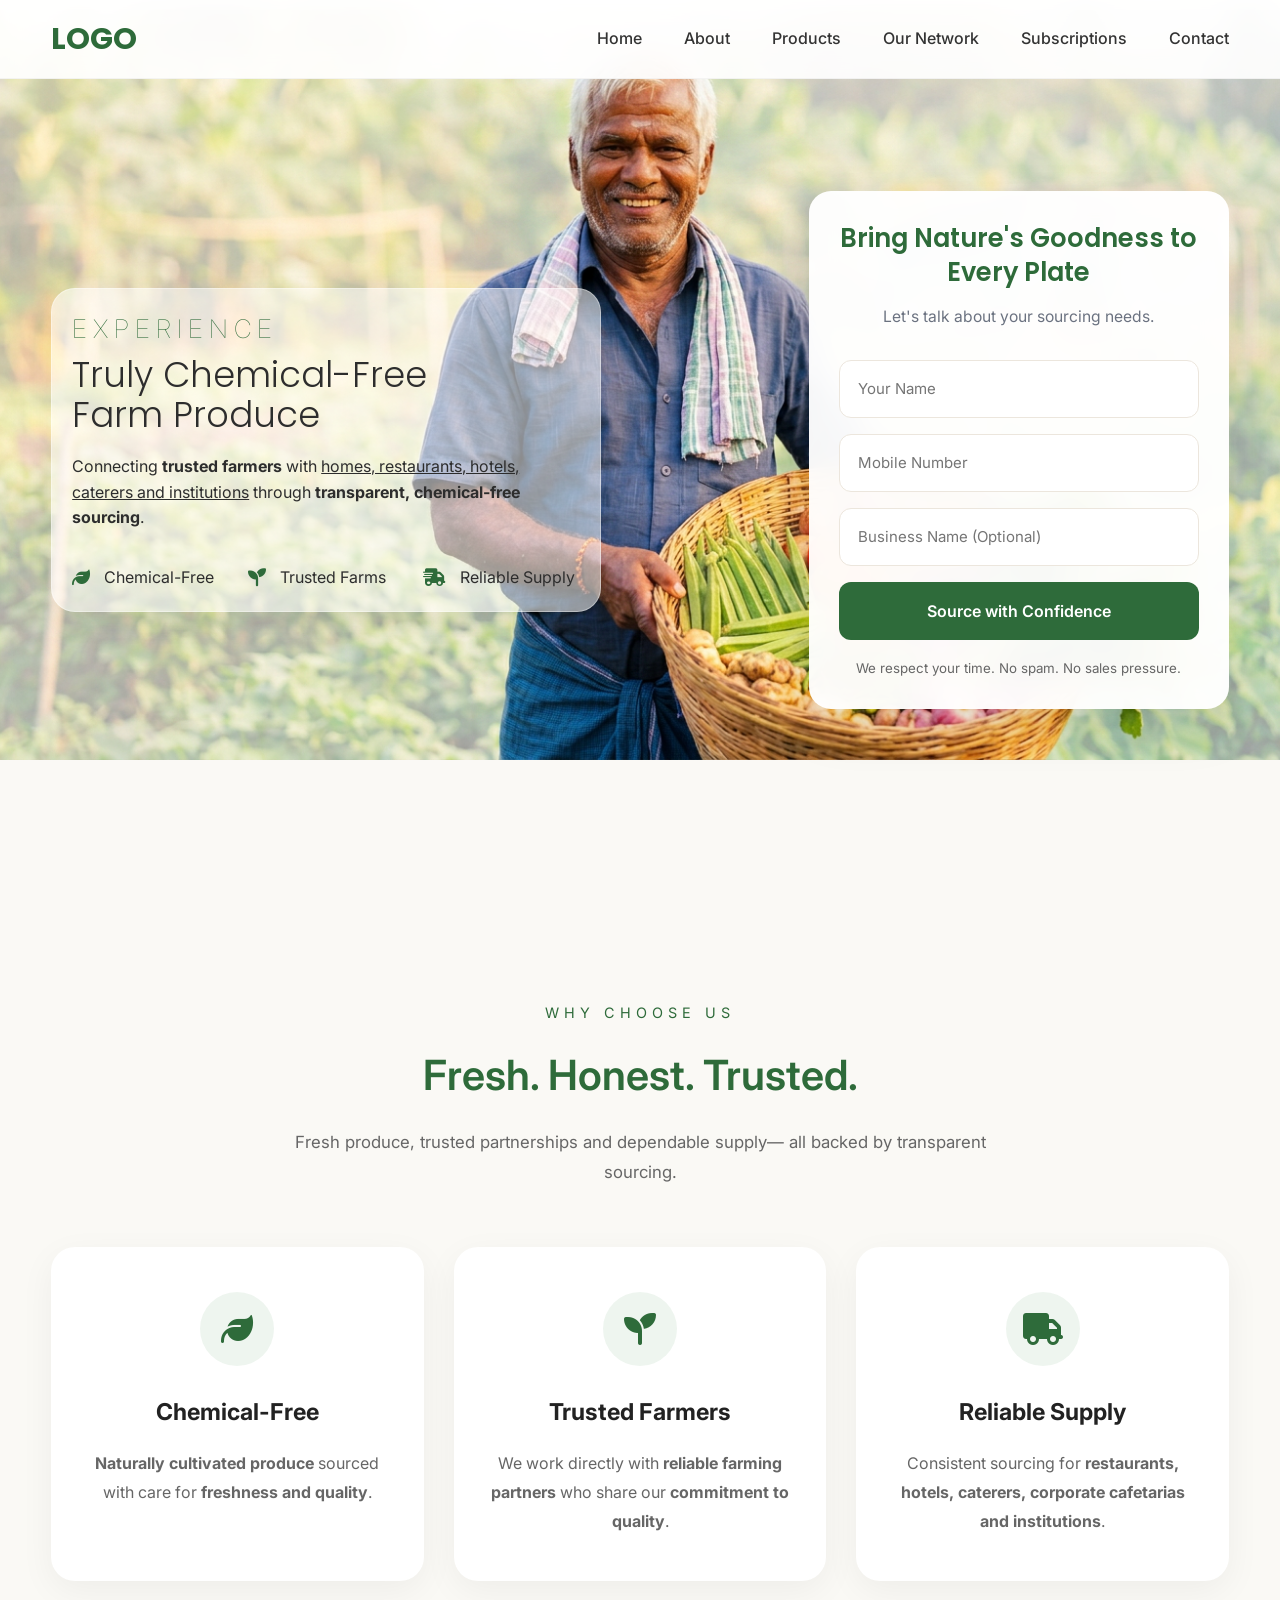
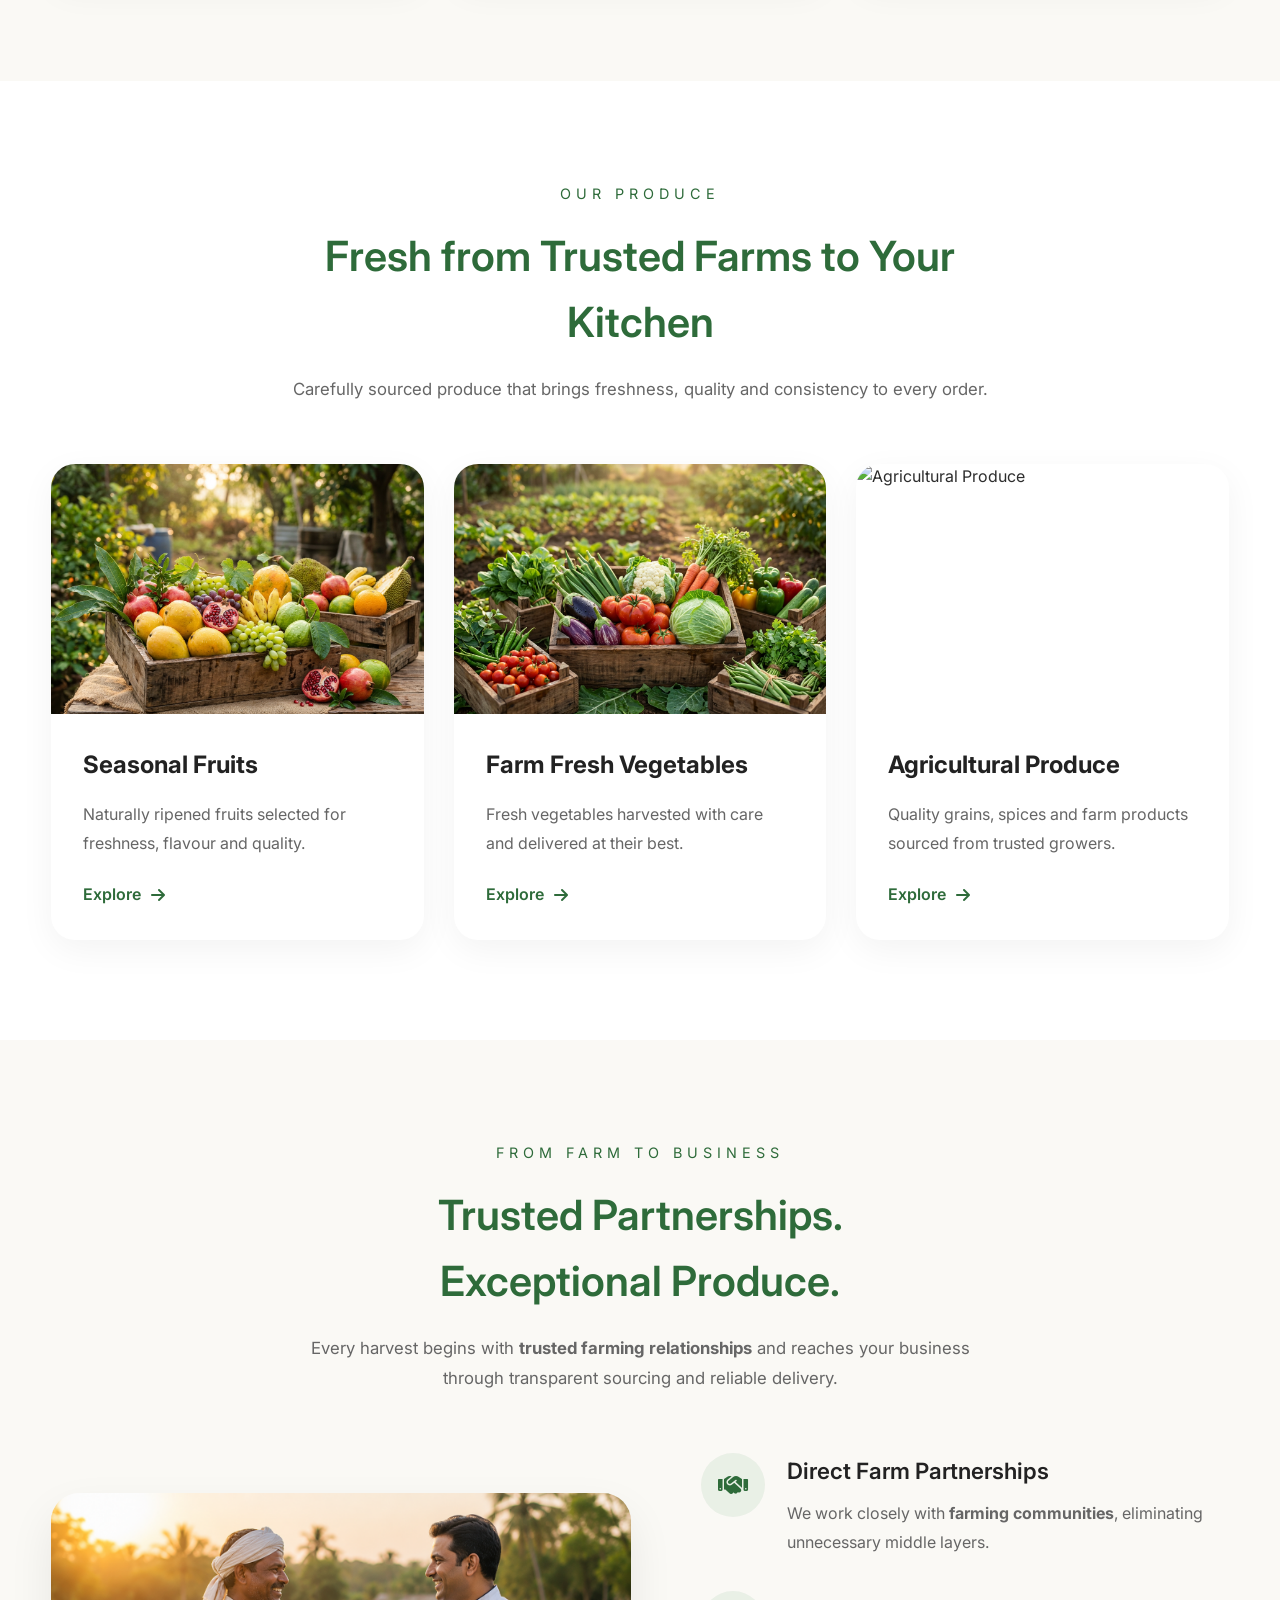
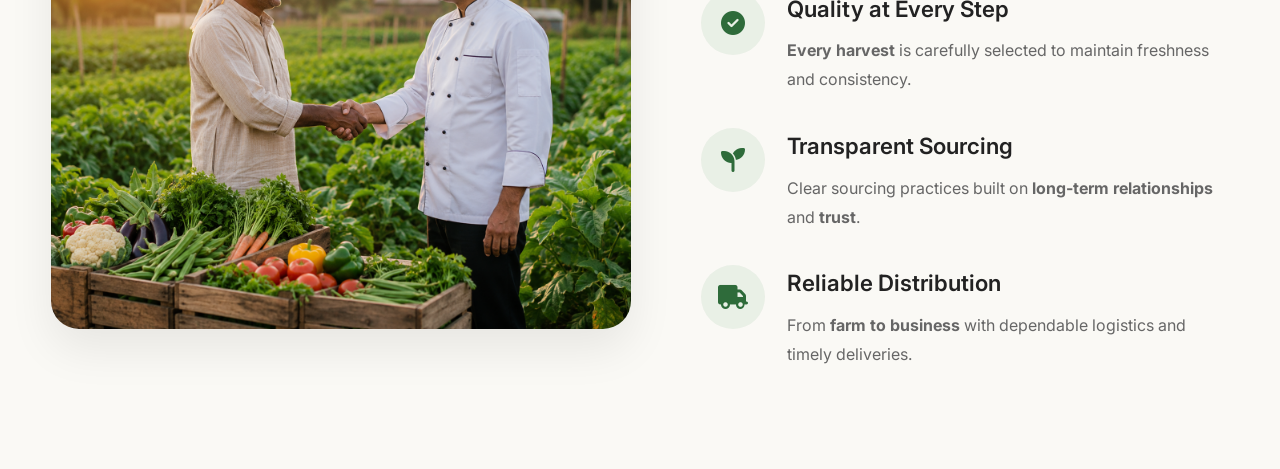
==== index.html @ 7edf7cad "1st commit, Build homepage through From Farm to Business section" ====
<!DOCTYPE html>
<html lang="en">

<head>

    <meta charset="UTF-8">
    <meta name="viewport"
          content="width=device-width, initial-scale=1.0">

    <title>Organic Farm Produce</title>

    <!-- Google Fonts -->

    <link rel="preconnect"
          href="https://fonts.googleapis.com">

    <link rel="preconnect"
          href="https://fonts.gstatic.com"
          crossorigin>

    <link href="https://fonts.googleapis.com/css2?family=Inter:wght@300;400;500;600&family=Poppins:wght@400;500;600;700&display=swap"
          rel="stylesheet">

    <!-- Font Awesome -->

    <link rel="stylesheet"
          href="https://cdnjs.cloudflare.com/ajax/libs/font-awesome/6.7.2/css/all.min.css">

    <!-- CSS -->

    <link rel="stylesheet"
          href="css/style.css">

</head>

<body>

<!-- ===========================
        HEADER
=========================== -->

<header class="header">

    <div class="container">

        <a href="#"
           class="logo">

            LOGO

        </a>

        <nav class="nav">

            <ul>

                <li><a href="#">Home</a></li>

                <li><a href="#">About</a></li>

                <li><a href="#">Products</a></li>

                <li><a href="#">Our Network</a></li>

                <li><a href="#">Subscriptions</a></li>

                <li><a href="#">Contact</a></li>

            </ul>

        </nav>

        <button class="mobile-toggle">

            <i class="fa-solid fa-bars"></i>

        </button>

    </div>

</header>


<!-- ===========================
        MOBILE MENU
=========================== -->

<div class="mobile-menu">

    <a href="#">Home</a>

    <a href="#">About</a>

    <a href="#">Products</a>

    <a href="#">Our Network</a>

    <a href="#">Subscriptions</a>

    <a href="#">Contact</a>

</div>


<!-- ===========================
          HERO
=========================== -->

<section class="hero">

    <div class="hero-overlay"></div>

    <div class="container hero-grid">

        <!-- LEFT -->

        <div class="hero-content">

            <span class="eyebrow">

                E X P E R I E N C E

            </span>

            <h1>

                Truly Chemical-Free<br>
                Farm Produce

            </h1>

            <p>

                Connecting <b>trusted farmers</b> with <u>homes,
                restaurants, hotels, caterers and institutions</u>
                through <b>transparent, chemical-free sourcing</b>.

            </p>

            <div class="hero-features">

                <div>

                    <i class="fa-solid fa-leaf"></i>

                    Chemical-Free

                </div>

                <div>

                    <i class="fa-solid fa-seedling"></i>

                    Trusted Farms

                </div>

                <div>

                    <i class="fa-solid fa-truck-fast"></i>

                    Reliable Supply

                </div>

            </div>

        </div>


        <!-- RIGHT -->

        <div class="enquiry-card">

           

                <h2>

    Bring Nature's Goodness to Every Plate

</h2>

<p class="form-intro">

    Let's talk about your sourcing needs.

</p>

            

            <form>

                <input
                    type="text"
                    placeholder="Your Name">

                <input
                    type="tel"
                    placeholder="Mobile Number">

                <input
                    type="text"
                    placeholder="Business Name (Optional)">

                <button type="submit">

                    Source with Confidence

                </button>

            </form>

            <small>

                We respect your time.
                No spam. No sales pressure.

            </small>

        </div>

    </div>

</section>

<!-- ==========================
     WHY CHOOSE US
=========================== -->

<section class="why-us">

    <div class="container">

        <div class="section-heading">

            <span>WHY CHOOSE US</span>

            <h2>Fresh. Honest. Trusted.</h2>

            <p>
                Fresh produce, trusted partnerships and dependable supply—
                all backed by transparent sourcing.
            </p>

        </div>

        <div class="why-grid">

            <article class="why-card">

                <div class="why-icon">
                    <i class="fas fa-leaf"></i>
                </div>

                <h3>Chemical-Free</h3>

                <p>
                    <b>Naturally cultivated produce</b> sourced with care for
                    <b>freshness and quality</b>.
                </p>

            </article>

            <article class="why-card">

                <div class="why-icon">
                    <i class="fas fa-seedling"></i>
                </div>

                <h3>Trusted Farmers</h3>

                <p>
                    We work directly with <b>reliable farming partners</b> who
                    share our <b>commitment to quality</b>.
                </p>

            </article>

            <article class="why-card">

                <div class="why-icon">
                    <i class="fas fa-truck"></i>
                </div>

                <h3>Reliable Supply</h3>

                <p>
                    Consistent sourcing for <b>restaurants, hotels,
                    caterers, corporate cafetarias and institutions</b>.
                </p>

            </article>

        </div>

    </div>

</section>


<!-- ==========================
     OUR PRODUCE
=========================== -->

<section class="our-produce">

    <div class="container">

        <div class="section-heading">

            <span>OUR PRODUCE</span>

            <h2>Fresh from Trusted Farms to Your Kitchen</h2>

            <p>
                Carefully sourced produce that brings freshness,
                quality and consistency to every order.
            </p>

        </div>

        <div class="produce-grid">

            <article class="produce-card">

                <div class="produce-image">

                    <img src="/images/produce/seasonal_fruits_card.png"
                         alt="Fresh Seasonal Fruits">

                </div>

                <div class="produce-content">

                    <h3>Seasonal Fruits</h3>

                    <p>
                        Naturally ripened fruits selected for freshness,
                        flavour and quality.
                    </p>

                    <a href="#">
                        Explore
                        <i class="fas fa-arrow-right"></i>
                    </a>

                </div>

            </article>

            <article class="produce-card">

                <div class="produce-image">

                    <img src="/images/produce/farm_fresh_vegetables.png"
                         alt="Farm Fresh Vegetables">

                </div>

                <div class="produce-content">

                    <h3>Farm Fresh Vegetables</h3>

                    <p>
                        Fresh vegetables harvested with care and
                        delivered at their best.
                    </p>

                    <a href="#">
                        Explore
                        <i class="fas fa-arrow-right"></i>
                    </a>

                </div>

            </article>

            <article class="produce-card">

                <div class="produce-image">

                    <img src="/images/produce/agricultural_produce"
                         alt="Agricultural Produce">

                </div>

                <div class="produce-content">

                    <h3>Agricultural Produce</h3>

                    <p>
                        Quality grains, spices and farm products
                        sourced from trusted growers.
                    </p>

                    <a href="#">
                        Explore
                        <i class="fas fa-arrow-right"></i>
                    </a>

                </div>

            </article>

        </div>

    </div>

</section>



<!-- ==========================
        OUR NETWORK
=========================== -->

<section class="our-network">

    <div class="container">

        <div class="section-heading">

            <span>FROM FARM TO BUSINESS</span>

<h2>Trusted Partnerships.<br>Exceptional Produce.</h2>

<p>
    Every harvest begins with <b>trusted farming relationships</b> and
    reaches your business through transparent sourcing and reliable
    delivery.
</p>

        </div>

        <div class="network-wrapper">

            <div class="network-image">

                <img src="/images/FarmToBusiness/farm_to_business.png"
                     alt="Trusted Indian Farmers">

            </div>

            <div class="network-content">

                <div class="network-item">

                    <div class="network-icon">
                        <i class="fas fa-handshake"></i>
                    </div>

                    <div>

                        <h3>Direct Farm Partnerships</h3>

                        <p>
                            We work closely with <b>farming communities</b>,
                            eliminating unnecessary middle layers.
                        </p>

                    </div>

                </div>

                <div class="network-item">

                    <div class="network-icon">
                        <i class="fas fa-check-circle"></i>
                    </div>

                    <div>

                        <h3>Quality at Every Step</h3>

                        <p>
                            <b>Every harvest</b> is carefully selected to maintain
                            freshness and consistency.
                        </p>

                    </div>

                </div>

                <div class="network-item">

                    <div class="network-icon">
                        <i class="fas fa-seedling"></i>
                    </div>

                    <div>

                        <h3>Transparent Sourcing</h3>

                        <p>
                            Clear sourcing practices built on <b>long-term
                            relationships</b> and <b>trust</b>.
                        </p>

                    </div>

                </div>

                <div class="network-item">

                    <div class="network-icon">
                        <i class="fas fa-truck"></i>
                    </div>

                    <div>

                        <h3>Reliable Distribution</h3>

                        <p>
                            From <b>farm to business</b> with dependable logistics
                            and timely deliveries.
                        </p>

                    </div>

                </div>

            </div>

        </div>

    </div>

</section>


</body>

</html>
---- css/style.css ----
/* ===================================================
   RESET
=================================================== */

*,
*::before,
*::after{
    margin:0;
    padding:0;
    box-sizing:border-box;
}

html{
    scroll-behavior:smooth;
}

body{

    font-family:'Inter',sans-serif;
    color:#2d2d2d;
    background:#faf9f5;
    line-height:1.6;
    overflow-x:hidden;

}

img{
    display:block;
    max-width:100%;
}

a{
    text-decoration:none;
}

ul{
    list-style:none;
}

button,
input{

    font-family:inherit;
    border:none;
    outline:none;

}


/* ===================================================
   VARIABLES
=================================================== */

:root{

    --green:#2E6B3A;

    --green-dark:#24552E;

    --green-light:#58A55C;

    --background:#FAF9F5;

    --white:#ffffff;

    --text:#2d2d2d;

    --muted:#6b7280;
    
   --modmuted:color: #363637;

    --border:#ece6dd;

    --shadow:0 18px 50px rgba(0,0,0,.12);

    --radius:18px;

}


/* ===================================================
   GLOBAL
=================================================== */

.container{

    width:min(1180px,92%);
    margin:auto;

}

section{

    padding:80px 0;

}


/* ===================================================
   HEADER
=================================================== */

.header{

    position:fixed;

    top:0;

    left:0;

    width:100%;

    z-index:999;

    background:rgba(255,255,255,.92);

    backdrop-filter:blur(14px);

    border-bottom:1px solid rgba(0,0,0,.04);

}

.header .container{

    height:78px;

    display:flex;

    align-items:center;

    justify-content:space-between;

}


.logo{

    font-family:'Poppins',sans-serif;

    font-size:30px;

    font-weight:700;

    color:var(--green);

}


.nav{

    display:none;

}

.mobile-toggle{

    width:48px;

    height:48px;

    background:transparent;

    font-size:22px;

    color:var(--green);

    cursor:pointer;

}


/* ===================================================
   MOBILE MENU
=================================================== */

.mobile-menu{

    position:fixed;

    top:78px;

    left:0;

    width:100%;

    background:white;

    display:none;

    flex-direction:column;

    box-shadow:0 8px 30px rgba(0,0,0,.08);

    z-index:998;

}

.mobile-menu a{

    padding:18px 24px;

    color:#333;

    border-bottom:1px solid #efefef;

    transition:.25s;

}

.mobile-menu a:hover{

    background:#f6f6f6;

}

.hero-content p{

color: #363637;

}



/* ===================================================
   HERO
=================================================== */

.hero{

    position:relative;

    min-height:100vh;

    display:flex;

    align-items:center;

    background-image:url("../images/hero/hero-banner.png");

    background-size:cover;

    background-position:center center;

    background-repeat:no-repeat;

    background-size:105%;
        
    background-position:center 10px;

}

.hero-overlay{

    position:absolute;

    inset:0;

   /* background:rgba(250,249,245,.72);
   background:rgba(250,249,245,.84); */

}

.hero-grid{

    position:relative;

    z-index:2;

    display:grid;

    gap:55px;

}


/* ===================================================
   HERO CONTENT
=================================================== */

.eyebrow{

    display:block;

    color:var(--green);

    font-size:1.6rem;

    font-weight:20;

   /* letter-spacing:1px; */

    margin-bottom:5px;

}

.hero-content h1{

    font-family:'Poppins',sans-serif;

    font-size:1.8rem;

    line-height:1.1;

    margin-bottom:20px;

    color:var(--text);

    font-weight: 350;

}

.hero-content p{

    color:var(--modmuted);
   /* color: #363637;*/

    font-size:1rem;

    max-width:560px;

}


/* ===================================================
   FEATURES
=================================================== */

.hero-features{

    margin-top:34px;

    display:grid;

    gap:18px;

}

.hero-features div{

    display:flex;

    align-items:center;

    gap:14px;

    font-weight:400;

}

.hero-features i{

    color:var(--green);

    font-size:18px;

}


/* ===================================================
   ENQUIRY CARD
=================================================== */

.enquiry-card{

    background:rgba(255,255,255,.96);

    padding:30px;

    border-radius:22px;

    box-shadow:var(--shadow);

    backdrop-filter:blur(12px);

}

.enquiry-card h2{

   /* font-family:'Poppins',sans-serif;

    text-align:center;

    font-size:1.8rem;

    color:var(--green);

    margin-bottom:28px; */

     font-family:'Poppins',sans-serif;

    font-size:1.6rem;

    font-weight:600;

    line-height:1.35;

    color:var(--green);

    text-align:center;

    margin-bottom:14px;

}

.form-intro{

    text-align:center;

    color:#6b7280;

    font-size:0.98rem;

    line-height:1.65;

    margin-bottom:30px;

    max-width:320px;

    margin-left:auto;

    margin-right:auto;

}

.enquiry-card form{

    display:grid;

    gap:16px;

}

.enquiry-card input{

    height:58px;

    padding:0 18px;

    border:1px solid var(--border);

    border-radius:12px;

    font-size:15px;

    transition:.25s;

}

.enquiry-card input:focus{

    border-color:var(--green);

}

.enquiry-card button{

    height:58px;

    border-radius:12px;

    background:var(--green);

    color:white;

    font-weight:600;

    font-size:16px;

    cursor:pointer;

    transition:.30s;

}

.enquiry-card button:hover{

    background:var(--green-dark);

    transform:translateY(-2px);

}

.enquiry-card small{

    display:block;

    margin-top:18px;

    text-align:center;

    color:#666;

}



.hero-content{

    max-width:550px;

    padding:20px;

    border-radius:24px;

    background:rgba(255,255,255,.55);

    /*backdrop-filter:blur(12px);
    -webkit-backdrop-filter:blur(12px);*/

    border:1px solid rgba(255,255,255,.35);

    box-shadow:0 10px 35px rgba(0,0,0,.08);

}




/*======================================
    WHY CHOOSE US
=======================================*/

.why-us{

    padding:100px 0;

    background:#faf9f5;

}

.section-heading{

    max-width:700px;

    margin:0 auto 60px;

    text-align:center;

}

.section-heading span{

    display:inline-block;

    color:var(--green);

    letter-spacing:5px;

    font-size:.9rem;

    margin-bottom:18px;

}

.section-heading h2{

    font-size:2.6rem;

    color:var(--green);

    margin-bottom:18px;

    font-weight:600;

}

.section-heading p{

    color:#666;

    font-size:1.05rem;

    line-height:1.8;

}

.why-grid{

    display:grid;

    grid-template-columns:repeat(3,1fr);

    gap:30px;

}

.why-card{

    background:#fff;

    border-radius:24px;

    padding:45px 35px;

    text-align:center;

    transition:.35s;

    box-shadow:0 10px 35px rgba(0,0,0,.05);

}

.why-card:hover{

    transform:translateY(-6px);

    box-shadow:0 18px 45px rgba(0,0,0,.08);

}

.why-icon{

    width:74px;

    height:74px;

    border-radius:50%;

    margin:0 auto 28px;

    background:rgba(46,125,50,.08);

    display:flex;

    align-items:center;

    justify-content:center;

}

.why-icon i{

    color:var(--green);

    font-size:2rem;

}

.why-card h3{

    margin-bottom:18px;

    font-size:1.45rem;

    color:#222;

}

.why-card p{

    color:#666;

    line-height:1.8;

}

/** End of Why us? **/



/*======================================
        OUR PRODUCE
======================================*/

.our-produce{

    padding:100px 0;

    background:#ffffff;

}

.produce-grid{

    display:grid;

    grid-template-columns:repeat(3,1fr);

    gap:30px;

}

.produce-card{

    background:#fff;

    border-radius:24px;

    overflow:hidden;

    box-shadow:0 10px 35px rgba(0,0,0,.05);

    transition:.35s;

}

.produce-card:hover{

    transform:translateY(-8px);

    box-shadow:0 20px 45px rgba(0,0,0,.08);

}

.produce-image{

    height:250px;

    overflow:hidden;

}

.produce-image img{

    width:100%;

    height:100%;

    object-fit:cover;

    transition:.5s;

}

.produce-card:hover img{

    transform:scale(1.05);

}

.produce-content{

    padding:32px;

}

.produce-content h3{

    font-size:1.5rem;

    margin-bottom:16px;

    color:#222;

}

.produce-content p{

    color:#666;

    line-height:1.8;

    margin-bottom:24px;

}

.produce-content a{

    display:inline-flex;

    align-items:center;

    gap:10px;

    color:var(--green);

    font-weight:600;

    text-decoration:none;

    transition:.3s;

}

.produce-content a:hover{

    gap:15px;

}


/********** end of OUR PRODUCE ************/



/*======================================
        OUR NETWORK
======================================*/

.our-network{

    padding:100px 0;

    background:#faf9f5;

}

.network-wrapper{

    display:grid;

    grid-template-columns:1.1fr 1fr;

    gap:70px;

    align-items:center;

}

.network-image{

    border-radius:28px;

    overflow:hidden;

    box-shadow:0 20px 45px rgba(0,0,0,.08);

}

.network-image img{

    width:100%;

    display:block;

    aspect-ratio:4/3;

    object-fit:cover;

}

.network-content{

    display:flex;

    flex-direction:column;

    gap:34px;

}

.network-item{

    display:flex;

    align-items:flex-start;

    gap:22px;

}

.network-icon{

    width:64px;

    height:64px;

    border-radius:50%;

    background:rgba(46,125,50,.08);

    display:flex;

    justify-content:center;

    align-items:center;

    flex-shrink:0;

}

.network-icon i{

    color:var(--green);

    font-size:1.5rem;

}

.network-item h3{

    font-size:1.4rem;

    margin-bottom:10px;

    font-weight:600;

    color:#222;

}

.network-item p{

    color:#666;

    line-height:1.8;

}

/********************
end of OUR NETWORK

*********************/






/* ===================================================
   TABLET
=================================================== */

@media(min-width:768px){

.hero-content h1{

    font-size:4rem;

}

.hero-features{

    grid-template-columns:repeat(3,1fr);

}





}


/***************************************************
Mobile 
**************************************************/

@media(max-width:768px){


    .hero{

       /* background-size: 110%;
        background-position: 90% top; */
       /* background-size: contain;
        background-repeat: no-repeat;
        background-position: center top;  */

         background-size:105%;
        background-position:center 50px;

    }


    .eyebrow{

    font-size:1.25rem;
    font-weight:0;
    /*letter-spacing: 1px; */

    }

    .hero-content{
        margin-top:5rem;
    }


    .enquiry-card h2{

    font-size:1.25rem;

}

.hero-features{

    display:flex;
    flex-direction:column;
   /* align-items:center; */
    gap:22px;
    margin-bottom: 36px;
    margin-left: 20px;

}

.feature{

    justify-content:center;

}


/* WHY US*/


.why-us{

    padding:70px 0;

}

.section-heading{

    margin-bottom:45px;

    padding:0 20px;

}

.section-heading h2{

    font-size:1.5rem;

}

.why-grid{

    grid-template-columns:1fr;

    gap:24px;

}

.why-card{

    padding:40px 30px;

}
/******end of why us ? ***********/


.our-produce{

    padding:70px 0;

}

.produce-grid{

    grid-template-columns:1fr;

    gap:25px;

}

.produce-image{

    height:230px;

}

.produce-content{

    padding:28px;

}

/**************** End of Our Produce mobile ********************/

/*********************Our Netwrok begin ***************/

.our-network{

    padding:70px 0;

}

.network-wrapper{

    grid-template-columns:1fr;

    gap:45px;

}

.network-content{

    gap:28px;

}

.network-item{

    gap:18px;

}

.network-icon{

    width:56px;

    height:56px;

}
/************ end of Our Network ******************/


} /* END OF mobile */


/* ===================================================
   DESKTOP
=================================================== */

@media(min-width:1100px){

.nav{

    display:block;

}

.nav ul{

    display:flex;

    gap:42px;

}

.nav a{

    color:#333;

    font-weight:500;

    transition:.25s;

}

.nav a:hover{

    color:var(--green);

}

.mobile-toggle{

    display:none;

}

.hero-grid{

    grid-template-columns:1.4fr .9fr;

    align-items:center;

    /*****************/
    
    gap:180px;


}

.enquiry-card{

    margin-left:auto;

    width:420px;

}

.hero-content h1{

    font-size:2.2rem;

    line-height:1.12;

}

}
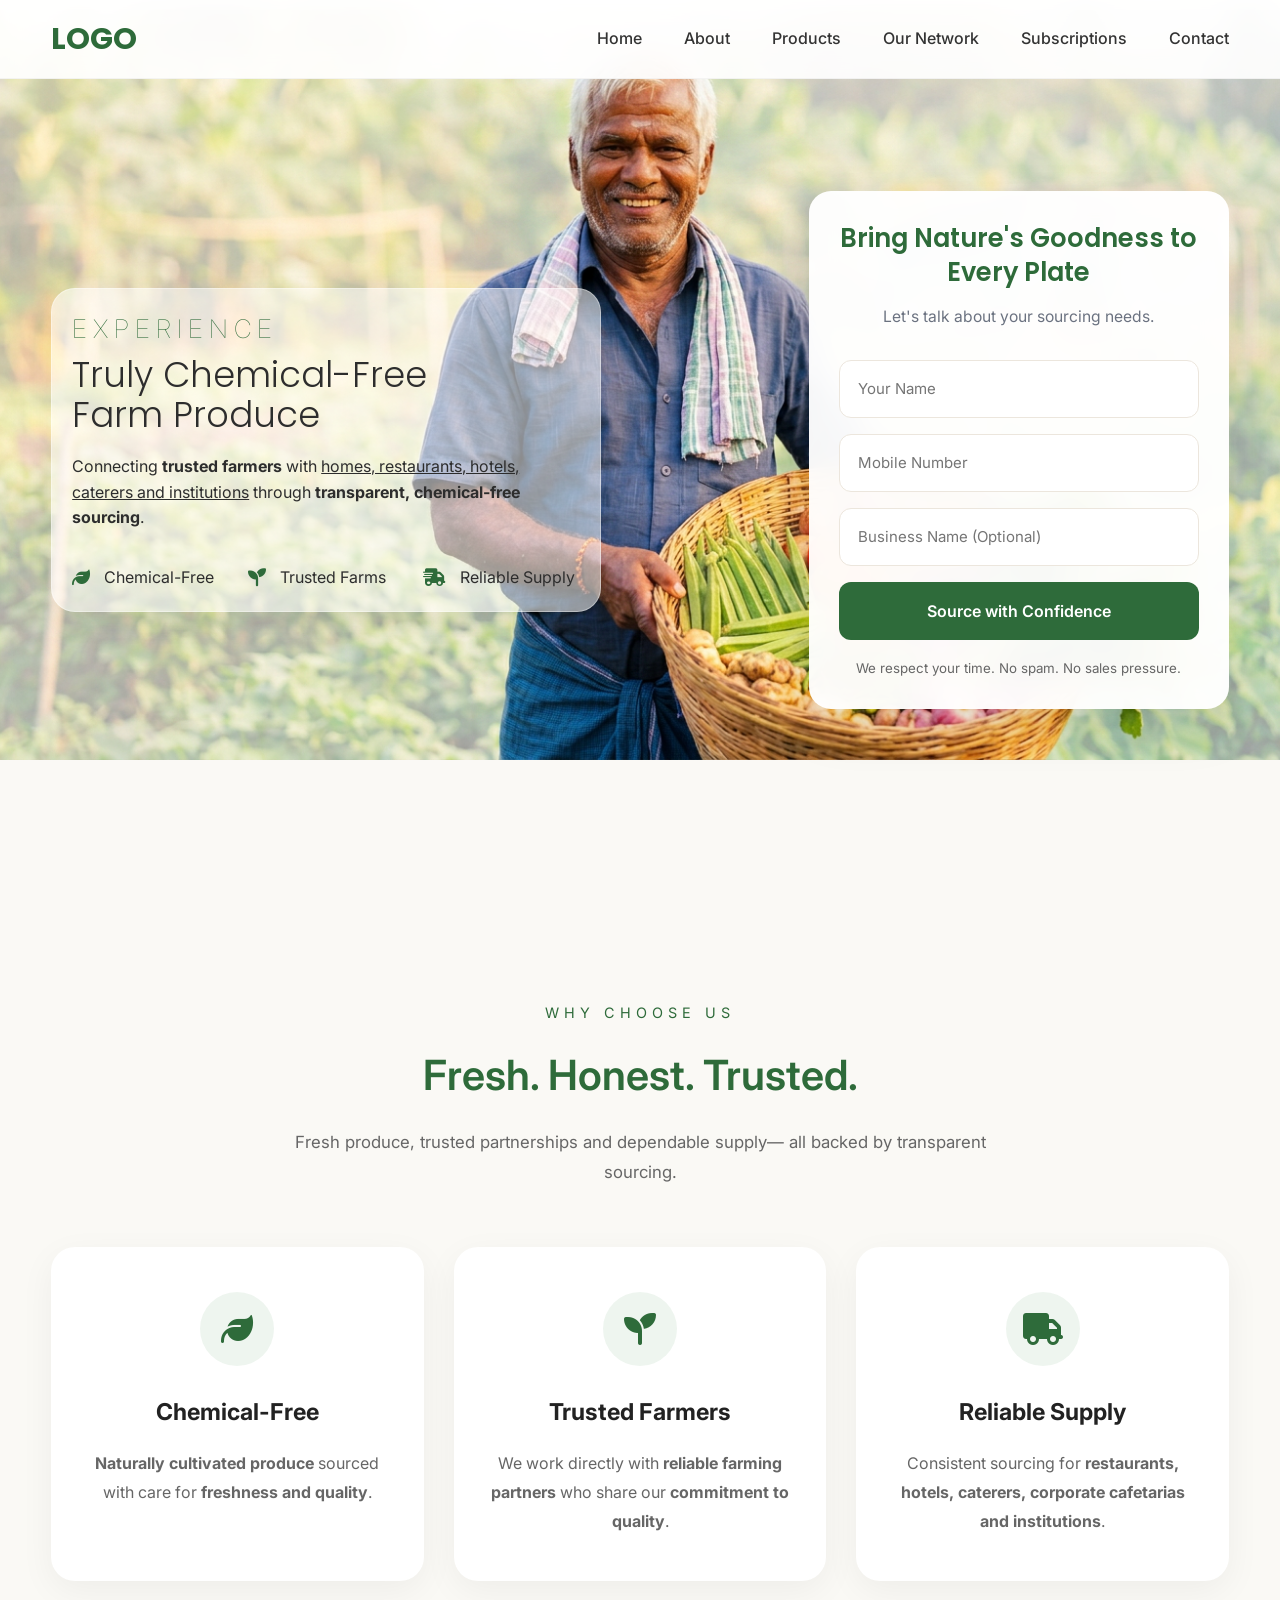
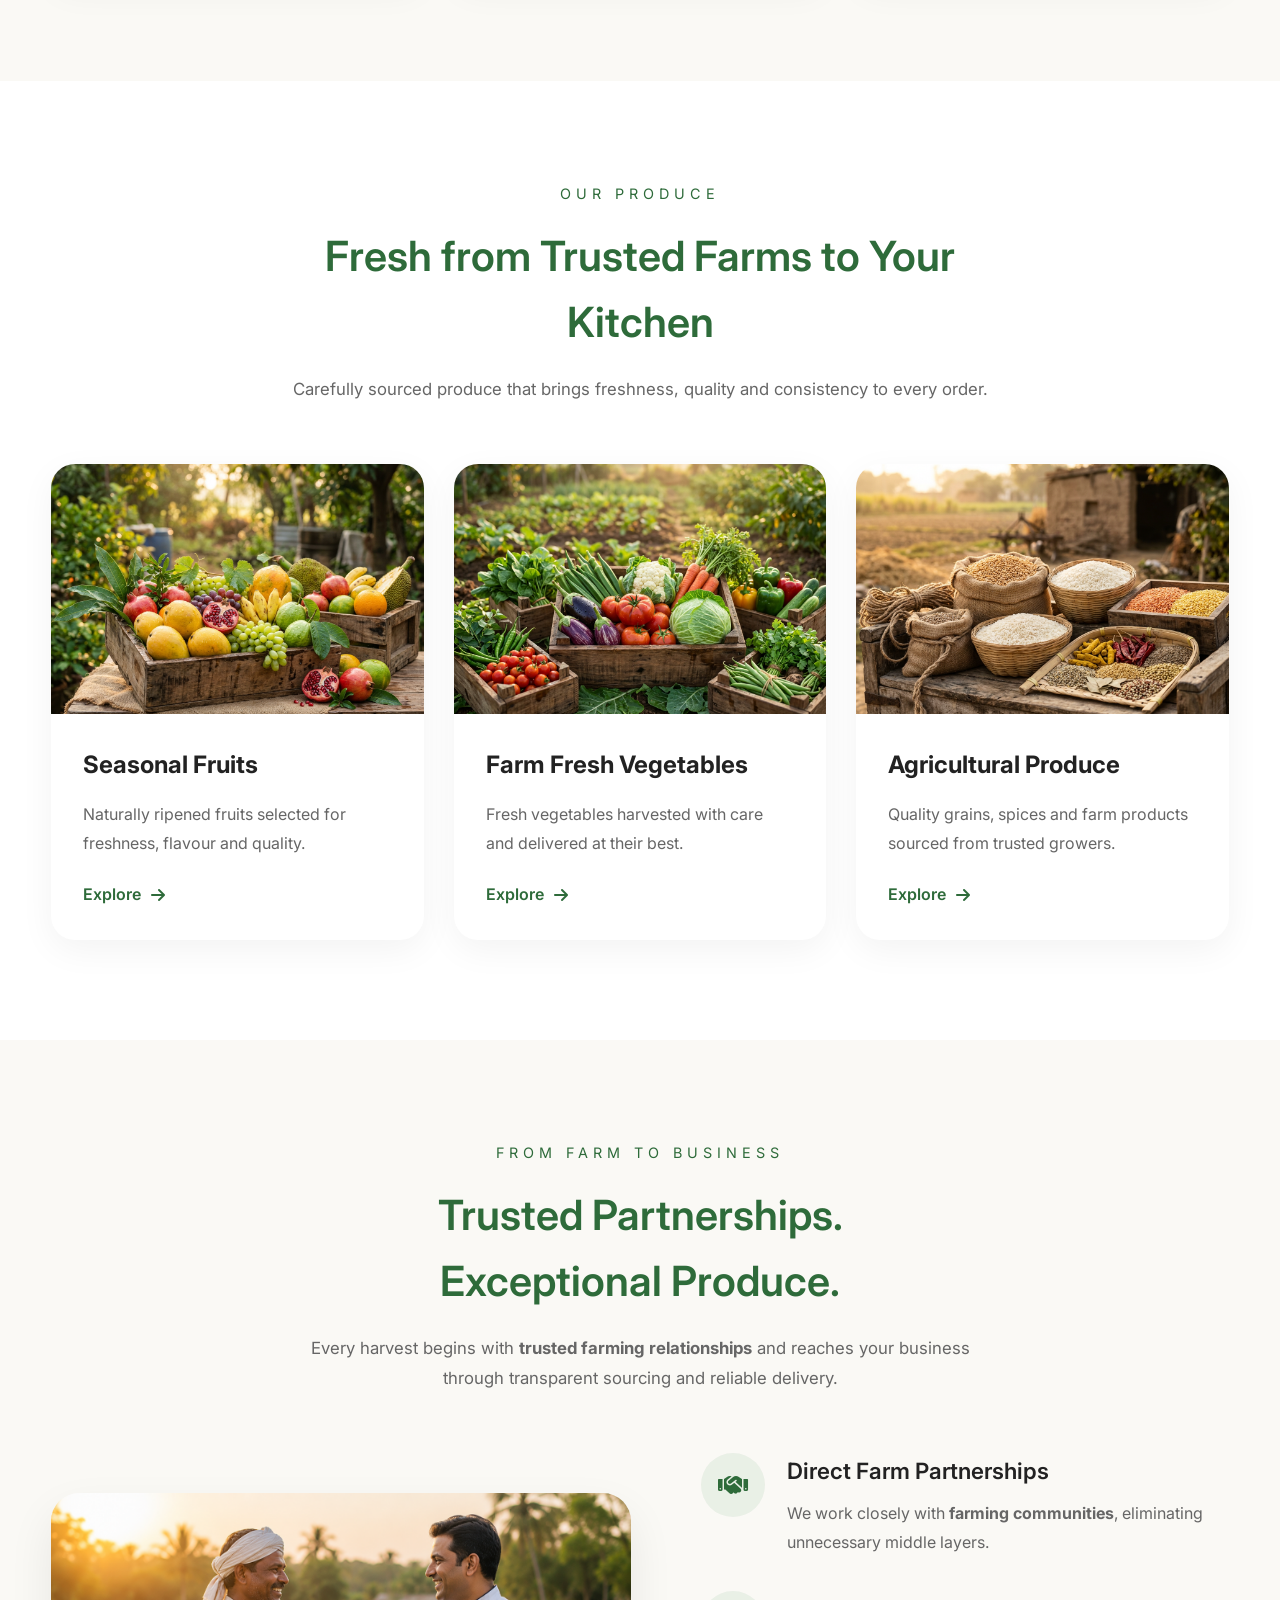
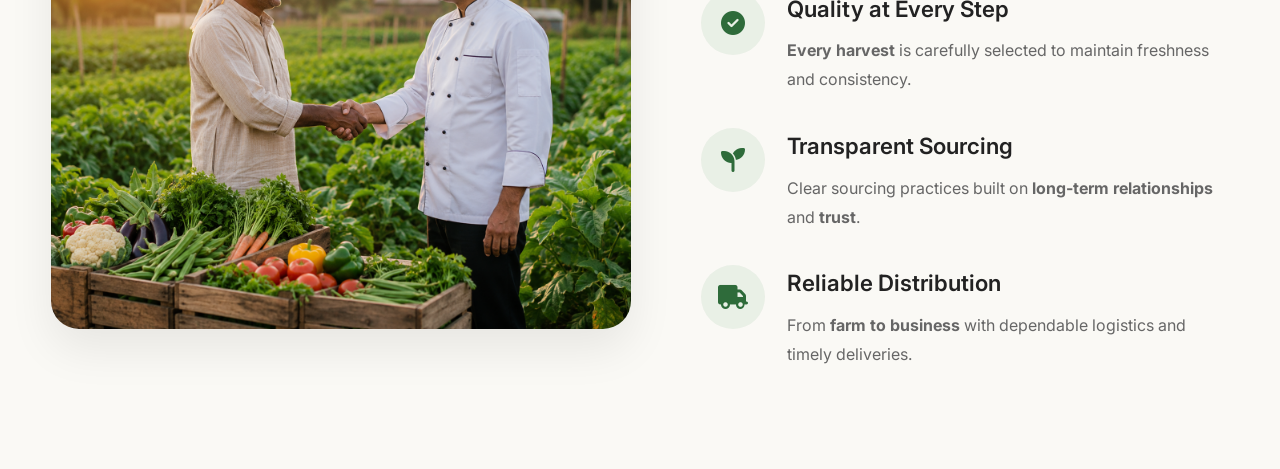
==== commit 3ff32f62: "Fix asset paths for GitHub Pages deployment, minor changes" ====
--- a/index.html
+++ b/index.html
@@ -325,7 +325,7 @@
 
                 <div class="produce-image">
 
-                    <img src="/images/produce/seasonal_fruits_card.png"
+                    <img src="images/produce/seasonal_fruits_card.png"
                          alt="Fresh Seasonal Fruits">
 
                 </div>
@@ -352,7 +352,7 @@
 
                 <div class="produce-image">
 
-                    <img src="/images/produce/farm_fresh_vegetables.png"
+                    <img src="images/produce/farm_fresh_vegetables.png"
                          alt="Farm Fresh Vegetables">
 
                 </div>
@@ -379,7 +379,7 @@
 
                 <div class="produce-image">
 
-                    <img src="/images/produce/agricultural_produce"
+                    <img src="images/produce/agricultural_produce.png"
                          alt="Agricultural Produce">
 
                 </div>
@@ -436,7 +436,7 @@
 
             <div class="network-image">
 
-                <img src="/images/FarmToBusiness/farm_to_business.png"
+                <img src="images/FarmToBusiness/farm_to_business.png"
                      alt="Trusted Indian Farmers">
 
             </div>
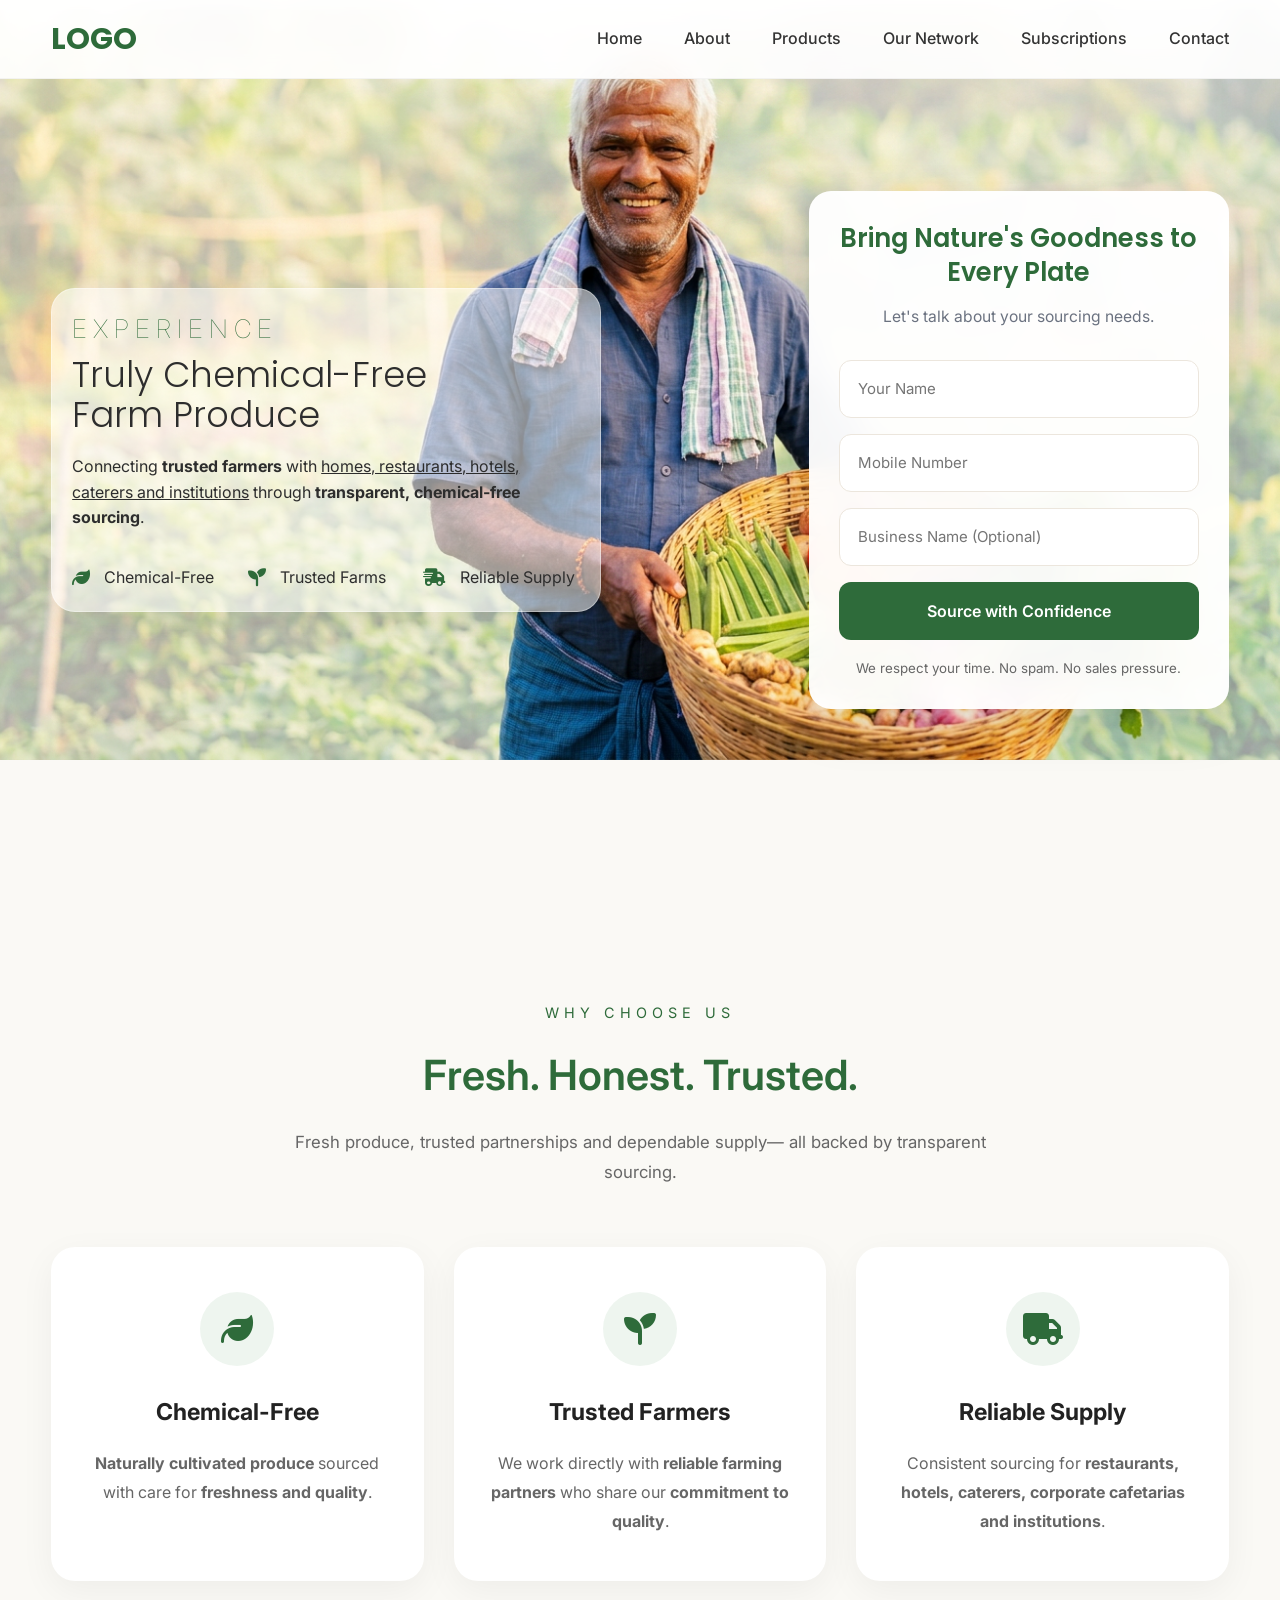
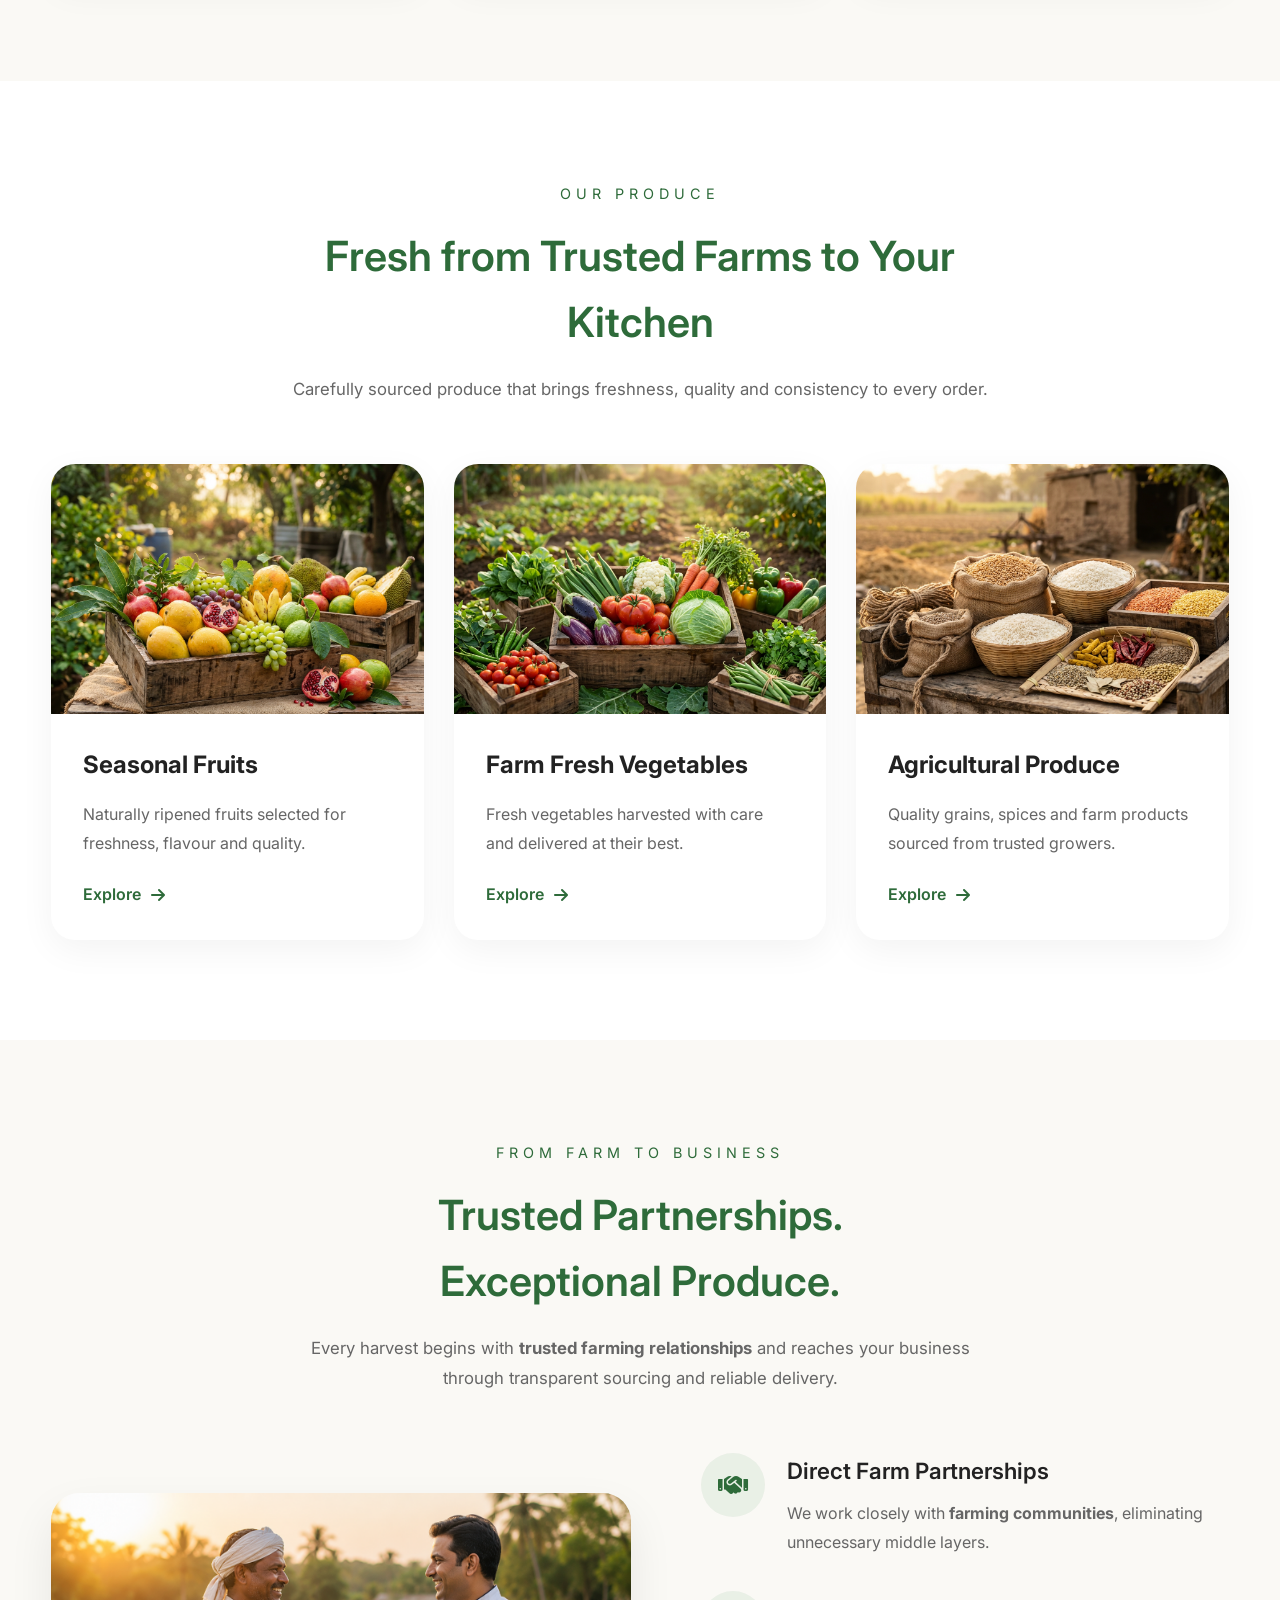
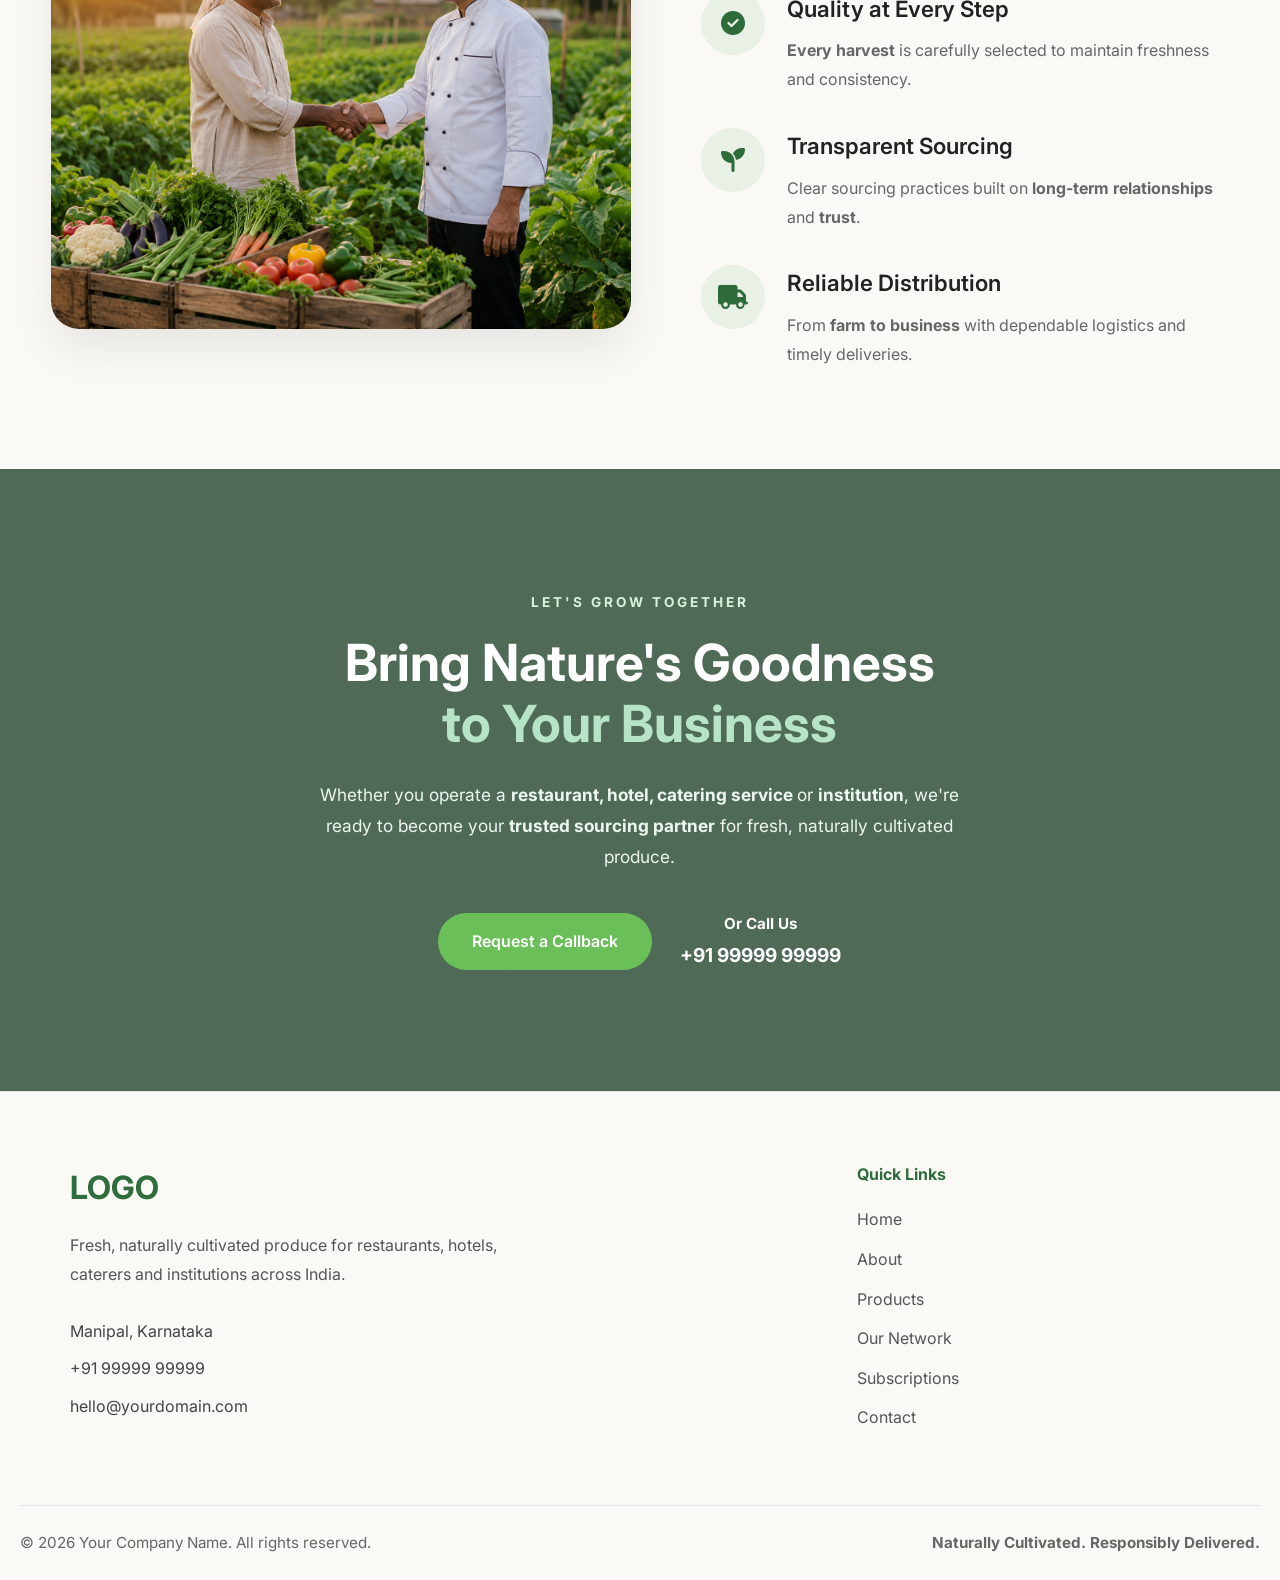
==== commit 2e66d5a2: "feat: finalize homepage layout with CTA, footer and responsive styling" ====
--- a/index.html
+++ b/index.html
@@ -106,7 +106,7 @@
           HERO
 =========================== -->
 
-<section class="hero">
+<section class="hero" id="hero-form">
 
     <div class="hero-overlay"></div>
 
@@ -528,6 +528,120 @@
 </section>
 
 
+<!-- ==========================================
+     Final Call To Action
+========================================== -->
+
+<section class="cta-section">
+
+    <div class="container">
+
+        <div class="cta-wrapper">
+
+            <span class="section-label">
+                LET'S GROW TOGETHER
+            </span>
+
+            <h2>
+                Bring Nature's Goodness
+                <span>to Your Business</span>
+            </h2>
+
+            <p>
+                Whether you operate a <b>restaurant, hotel, catering service </b>or <b>institution</b>,
+                we're ready to become your <b>trusted sourcing partner</b> for fresh,
+                naturally cultivated produce.
+            </p>
+
+            <div class="cta-actions">
+
+                <a href="#hero-form" class="btn btn-primary">
+                    Request a Callback
+                </a>
+
+                <a href="tel:+919999999999" class="cta-phone">
+
+                    <strong>Or Call Us</strong>
+
+                    <span>+91 99999 99999</span>
+
+                </a>
+
+            </div>
+
+        </div>
+
+    </div>
+
+</section>
+
+<!-- ==========================================
+     Footer
+========================================== -->
+
+<footer class="site-footer">
+
+    <div class="container footer-grid">
+
+        <div class="footer-brand">
+
+            <h3>LOGO</h3>
+
+            <p>
+                Fresh, naturally cultivated produce for restaurants,
+                hotels, caterers and institutions across India.
+            </p>
+
+            <ul class="footer-contact">
+
+                <li>Manipal, Karnataka</li>
+
+                <li>+91 99999 99999</li>
+
+                <li>hello@yourdomain.com</li>
+
+            </ul>
+
+        </div>
+
+        <div class="footer-links">
+
+            <h4>Quick Links</h4>
+
+            <ul>
+
+                <li><a href="#">Home</a></li>
+
+                <li><a href="#">About</a></li>
+
+                <li><a href="#">Products</a></li>
+
+                <li><a href="#">Our Network</a></li>
+
+                <li><a href="#">Subscriptions</a></li>
+
+                <li><a href="#">Contact</a></li>
+
+            </ul>
+
+        </div>
+
+    </div>
+
+    <div class="footer-bottom">
+
+        <p>
+            © 2026 Your Company Name. All rights reserved.
+        </p>
+
+        <span>
+            <b>Naturally Cultivated. Responsibly Delivered.</b>
+        </span>
+
+    </div>
+
+</footer>
+
 </body>
 
 </html>
--- a/css/style.css
+++ b/css/style.css
@@ -902,9 +902,286 @@
 
 *********************/
 
-
-
-
+/* ==========================================
+   Final CTA
+========================================== */
+
+.cta-section {
+
+    position: relative;
+
+    background:
+        linear-gradient(
+            rgba(22, 58, 34, .75),
+            rgba(22, 58, 34, .75)
+        ),
+        url("../images/cta/chef-bg.jpg") center center/cover no-repeat;
+
+    padding: 120px 20px;
+
+    text-align: center;
+
+    color: #fff;
+}
+
+.cta-wrapper {
+
+    max-width: 760px;
+
+    margin: 0 auto;
+}
+
+.cta-wrapper .section-label {
+
+    display: inline-block;
+
+    margin-bottom: 18px;
+
+    letter-spacing: 3px;
+
+    text-transform: uppercase;
+
+    font-size: .85rem;
+
+    font-weight: 700;
+
+    color: #d8f3dc;
+}
+
+.cta-wrapper h2 {
+
+    font-size: clamp(2rem,4vw,3.4rem);
+
+    line-height: 1.2;
+
+    font-weight: 700;
+
+    margin-bottom: 24px;
+}
+
+.cta-wrapper h2 span{
+
+    display:block;
+
+    color:#b7e4c7;
+}
+
+.cta-wrapper p{
+
+    max-width:650px;
+
+    margin:0 auto 40px;
+
+    font-size:1.08rem;
+
+    line-height:1.8;
+
+    color:#edf6f0;
+}
+
+.cta-actions{
+
+    display:flex;
+
+    justify-content:center;
+
+    align-items:center;
+
+    gap:28px;
+
+    flex-wrap:wrap;
+}
+
+.cta-phone{
+
+    display:flex;
+
+    flex-direction:column;
+
+    text-decoration:none;
+
+    color:#fff;
+}
+
+.cta-phone strong{
+
+    font-size:.95rem;
+
+    margin-bottom:4px;
+}
+
+.cta-phone span{
+
+    font-size:1.2rem;
+
+    font-weight:700;
+}
+
+.cta-phone:hover{
+
+    color:#d8f3dc;
+
+    transition:.3s;
+}
+
+
+.btn-primary{
+
+    display:inline-flex;
+
+    align-items:center;
+
+    justify-content:center;
+
+    padding:16px 34px;
+
+    background:#6bbf59;
+
+    color:#fff;
+
+    text-decoration:none;
+
+    font-weight:600;
+
+    font-size:1rem;
+
+    border-radius:50px;
+
+    transition:.3s ease;
+}
+
+.btn-primary:hover{
+
+    background:#5aa74a;
+
+    transform:translateY(-2px);
+}
+
+
+/* ==========================================
+   Footer
+========================================== */
+
+.site-footer{
+
+    background:#faf9f5;
+
+    border-top:1px solid #e8e8e8;
+
+    padding:70px 20px 0;
+}
+
+.footer-grid{
+
+    display:grid;
+
+    grid-template-columns:2fr 1fr;
+
+    gap:80px;
+
+    align-items:start;
+}
+
+.footer-brand h3{
+
+    font-size:2rem;
+
+    color:#2f6d3c;
+
+    margin-bottom:18px;
+}
+
+.footer-brand p{
+
+    max-width:480px;
+
+    line-height:1.8;
+
+    color:#555;
+
+    margin-bottom:30px;
+}
+
+.footer-contact{
+
+    list-style:none;
+
+    padding:0;
+
+    margin:0;
+}
+
+.footer-contact li{
+
+    margin-bottom:12px;
+
+    color:#444;
+}
+
+.footer-links h4{
+
+    color:#2f6d3c;
+
+    margin-bottom:20px;
+}
+
+.footer-links ul{
+
+    list-style:none;
+
+    padding:0;
+
+    margin:0;
+}
+
+.footer-links li{
+
+    margin-bottom:14px;
+}
+
+.footer-links a{
+
+    color:#555;
+
+    text-decoration:none;
+
+    transition:.3s;
+}
+
+.footer-links a:hover{
+
+    color:#2f6d3c;
+}
+
+.footer-bottom{
+
+    margin-top:60px;
+
+    padding:25px 0;
+
+    border-top:1px solid #e5e5e5;
+
+    display:flex;
+
+    justify-content:space-between;
+
+    align-items:center;
+
+    flex-wrap:wrap;
+
+    gap:15px;
+
+    color:#666;
+
+    font-size:.95rem;
+}
+
+
+
+
+/*==============================
+    Responsive
+==============================*/
 
 
 /* ===================================================
@@ -926,6 +1203,8 @@
 }
 
 
+
+ 
 
 
 
@@ -1095,7 +1374,51 @@
 /************ end of Our Network ******************/
 
 
-} /* END OF mobile */
+
+ .cta-section{
+
+        padding:80px 20px;
+    }
+
+    .cta-wrapper h2{
+
+        font-size:2.2rem;
+    }
+
+    .cta-wrapper p{
+
+        font-size:1rem;
+    }
+
+    .cta-actions{
+
+        flex-direction:column;
+
+        gap:20px;
+    }
+
+    /********** footer ************/
+
+      .footer-grid{
+
+        grid-template-columns:1fr;
+
+        gap:50px;
+    }
+
+    .footer-bottom{
+
+        flex-direction:column;
+
+        text-align:center;
+    }
+    /************* footer ends ***********/
+
+
+
+
+
+} /******************** END OF mobile *************************/
 
 
 /* ===================================================
@@ -1169,4 +1492,7 @@
 
 }
 
-}+}
+
+
+
